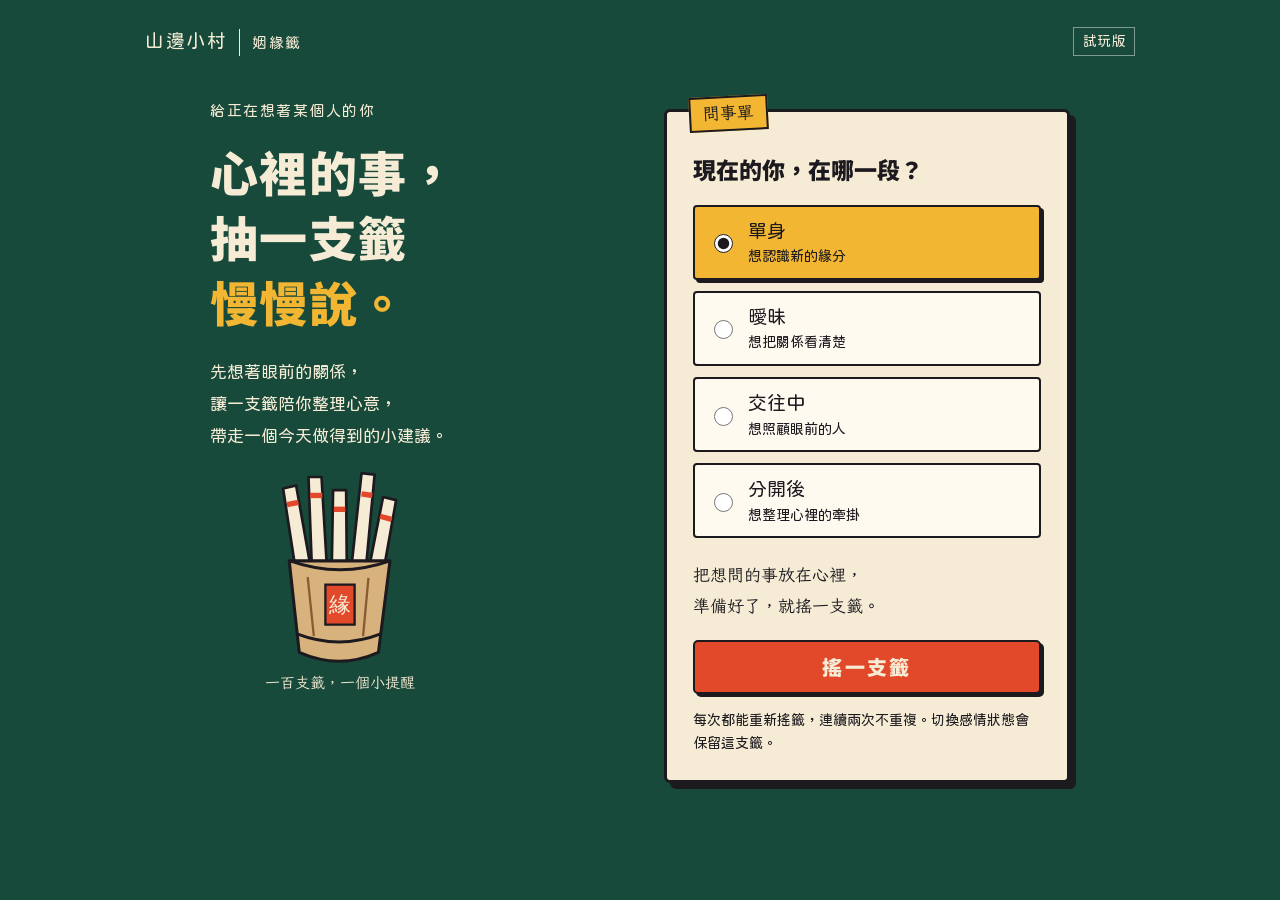
==== love/index.html @ 3e25e1fa "新增姻緣籤試玩與塔羅首頁入口" ====
<!doctype html>
<html lang="zh-Hant">
<head>
  <meta charset="utf-8">
  <meta name="viewport" content="width=device-width, initial-scale=1">
  <meta name="robots" content="noindex,nofollow">
  <title>山邊姻緣籤（試玩版）</title>
  <meta name="description" content="想著眼前的關係，搖一支姻緣籤，讀一段心意，帶走今天做得到的小建議。">
  <meta property="og:type" content="website">
  <meta property="og:title" content="山邊姻緣籤（試玩版）">
  <meta property="og:description" content="單身、曖昧、交往中或分開後，讓一支籤陪你整理心意。">
  <meta property="og:url" content="https://alvieforwork.github.io/tarot/love/">
  <link rel="preconnect" href="https://fonts.googleapis.com">
  <link rel="preconnect" href="https://fonts.gstatic.com" crossorigin>
  <link href="https://fonts.googleapis.com/css2?family=Huninn&family=LXGW+WenKai+TC&family=Noto+Sans+TC:wght@900&display=swap" rel="stylesheet">
  <link rel="stylesheet" href="style.css">
  <script type="module" src="app.js"></script>
</head>
<body>
  <header class="masthead"><a href="../" aria-label="回到山邊塔羅">山邊小村<span>姻緣籤</span></a><span class="preview-label">試玩版</span></header>
  <main>
    <section class="opening" aria-labelledby="title">
      <div class="introduction">
        <p class="eyebrow">給正在想著某個人的你</p>
        <h1 id="title">心裡的事，<br>抽一支籤<br><em>慢慢說。</em></h1>
        <p class="intro">先想著眼前的關係，<br>讓一支籤陪你整理心意，<br>帶走一個今天做得到的小建議。</p>
        <div class="bucket" id="bucket" aria-hidden="true">
          <svg viewBox="0 0 260 260" role="presentation">
            <g class="sticks" fill="#f6ecd6" stroke="#1c1a1f" stroke-width="3.5" stroke-linejoin="round">
              <path d="M75 151 56 28 73 24 95 148Z"/><path d="M94 147 89 13 106 13 114 147Z"/>
              <path d="M119 146 121 30 138 30 139 147Z"/><path d="M143 147 158 8 175 10 162 150Z"/>
              <path d="M164 150 186 39 203 43 183 155Z"/>
              <g stroke="#e2492b" stroke-width="7"><path d="m61 49 15-3"/><path d="M91 37h16"/><path d="M122 55h15"/><path d="m158 35 14 2"/><path d="m182 64 15 4"/></g>
            </g>
            <path d="m64 122 13 119q52 23 103 0l15-119Z" fill="#d7b27c" stroke="#1c1a1f" stroke-width="4" stroke-linejoin="round"/>
            <path d="M65 122q65 23 130 0M74 217q55 21 109 0" fill="none" stroke="#1c1a1f" stroke-width="4"/>
            <path d="m88 143 8 77m71-76-7 76" stroke="#8a5a33" stroke-width="3"/>
            <path d="M111 153h38v52h-38z" fill="#e2492b" stroke="#1c1a1f" stroke-width="3"/>
            <text x="130" y="188" text-anchor="middle" fill="#f6ecd6" font-size="29" font-family="serif">緣</text>
          </svg>
          <span class="bucket-note">一百支籤，一個小提醒</span>
        </div>
      </div>
      <div class="question paper">
        <span class="corner-label">問事單</span>
        <form id="draw-form">
          <fieldset><legend>現在的你，在哪一段？</legend>
            <div class="state-options">
              <label><input type="radio" name="state" value="single" checked><span>單身<small>想認識新的緣分</small></span></label>
              <label><input type="radio" name="state" value="ambiguous"><span>曖昧<small>想把關係看清楚</small></span></label>
              <label><input type="radio" name="state" value="inRelationship"><span>交往中<small>想照顧眼前的人</small></span></label>
              <label><input type="radio" name="state" value="separated"><span>分開後<small>想整理心裡的牽掛</small></span></label>
            </div>
          </fieldset>
          <p class="ritual">把想問的事放在心裡，<br>準備好了，就搖一支籤。</p>
          <button class="primary" type="submit" id="draw-button" disabled>籤筒準備中</button>
          <p class="draw-note" id="draw-note">每次都能重新搖籤，連續兩次不重複。切換感情狀態會保留這支籤。</p>
        </form>
        <p class="error" id="load-error" role="alert" hidden></p>
        <p class="status" id="draw-status" role="status" aria-live="polite"></p>
      </div>
    </section>
    <section id="result" class="paper result" aria-labelledby="result-title" hidden tabindex="-1">
      <div class="result-heading"><span id="result-mode"></span><span id="stick-grade" class="stamp"></span></div>
      <p class="stick-number" id="stick-number"></p>
      <h2 id="result-title"></h2>
      <div class="poem" id="poem"></div>
      <p class="source" id="poem-source"></p>
      <div class="reading-block"><h3>這支籤想說的事</h3><p id="answer" class="answer"></p><p id="interpretation"></p></div>
      <div class="reading-block context"><p class="context-label" id="context-label"></p><h3 id="context-answer"></h3><p id="context-reading"></p></div>
      <div class="action"><span>今天的一小步</span><p id="context-action"></p></div>
      <p class="switch-note">想換個角度讀？可以回到上方切換感情狀態，籤號會保留。</p>
      <div class="result-actions"><button type="submit" form="draw-form" class="primary" id="redraw-button" disabled>再搖一支籤</button><button type="button" class="secondary" id="back-to-form">換個感情狀態</button></div>
    </section>
  </main>
</body>
</html>
---- love/style.css ----
:root{--ink:#1c1a1f;--paper:#f6ecd6;--paper2:#eadcbd;--green:#184a3b;--red:#e2492b;--yellow:#f2b632;--ui:'Huninn',system-ui,sans-serif;--hand:'LXGW WenKai TC',serif;--display:'Noto Sans TC',system-ui,sans-serif;color-scheme:light}
*{box-sizing:border-box}body{margin:0;background:var(--green);color:var(--ink);font:17px/1.8 var(--ui);-webkit-font-smoothing:antialiased}[hidden]{display:none!important}button,input{font:inherit;color:inherit}button,a,label,summary{-webkit-tap-highlight-color:transparent}button{cursor:pointer}button:disabled{cursor:wait;opacity:.65}a{color:inherit;text-underline-offset:4px}button:focus-visible,a:focus-visible,input:focus-visible,summary:focus-visible{outline:3px solid var(--yellow);outline-offset:5px}input:focus-visible{outline-color:var(--red)}
.masthead{max-width:1050px;margin:0 auto;padding:24px 30px;display:flex;align-items:center;justify-content:space-between;gap:16px;color:var(--paper)}.masthead a{text-decoration:none;font-size:19px;letter-spacing:.08em}.masthead a span{display:inline-block;border-left:1px solid var(--paper);margin-left:12px;padding-left:12px;font-size:15px}.preview-label{font-size:14px;border:1px solid #ffffff70;padding:1px 9px;white-space:nowrap}main{max-width:920px;margin:0 auto;padding:15px 30px 30px}.opening{display:grid;grid-template-columns:1fr 1fr;gap:48px;align-items:start}.introduction{color:var(--paper)}.eyebrow{font-size:15px;letter-spacing:.1em;margin:0 0 15px}h1{font:900 48px/1.35 var(--display);letter-spacing:.03em;margin:0}h1 em{font-style:normal;color:var(--yellow)}.intro{margin:22px 0 8px;line-height:1.9}.bucket{max-width:200px;margin:15px 0 0 30px;transform-origin:50% 75%}.bucket svg{width:100%;display:block}.bucket-note{font:15px var(--hand);display:block;text-align:center;margin-top:6px}.paper{background:var(--paper);border:3px solid var(--ink);border-radius:6px;box-shadow:6px 6px 0 var(--ink)}.question{position:relative;padding:40px 26px 24px;margin-top:12px}.corner-label{position:absolute;left:22px;top:-16px;background:var(--yellow);border:2px solid var(--ink);padding:0 12px;font-family:var(--hand);transform:rotate(-3deg)}fieldset{border:0;padding:0;margin:0;min-width:0}legend{font:900 23px/1.5 var(--display);padding:0;margin-bottom:18px}.state-options{display:grid;gap:11px}.state-options label{display:flex;align-items:center;gap:12px;border:2px solid var(--ink);background:#fffaf0;padding:11px 14px;border-radius:4px;cursor:pointer;line-height:1.4}.state-options label:has(input:checked){background:var(--yellow);box-shadow:3px 3px 0 var(--ink)}.state-options input{accent-color:var(--ink);width:19px;height:19px;flex-shrink:0}.state-options span{font-size:19px}.state-options small{display:block;font-size:14px;margin-top:3px}.ritual{margin:22px 0 18px;font-family:var(--hand);line-height:1.8}.primary,.secondary{display:inline-flex;align-items:center;justify-content:center;min-height:48px;padding:9px 16px;border:2px solid var(--ink);border-radius:5px;box-shadow:3px 3px 0 var(--ink);line-height:1.4}.primary{background:var(--red);color:var(--paper);font-family:var(--display);font-weight:900}#draw-button{width:100%;min-height:54px;font-size:20px;letter-spacing:.12em}.primary:active,.secondary:active{transform:translate(3px,3px);box-shadow:none}.secondary{background:#fffaf0;font-size:15px}.draw-note,.status{font-size:14px;line-height:1.7;margin:15px 0 0}.status:empty{display:none}.error{color:#a62419;font-size:15px}.result{max-width:680px;margin:60px auto 0;padding:28px 40px 32px;scroll-margin-top:20px;outline:none}.result-heading{display:flex;justify-content:space-between;gap:16px;align-items:center;font-size:14px}.stamp{font:900 20px var(--hand);color:#a92e1e;border:2px solid #a92e1e;padding:4px 8px;transform:rotate(5deg);text-align:center;max-width:150px}.stick-number{font-family:var(--hand);margin:20px 0 2px;color:#7f3524}h2{font:900 32px/1.4 var(--display);margin:0 0 24px}.poem{font:24px/1.9 var(--hand);text-align:center;padding:20px 4px;border-block:1px solid #bdb096;letter-spacing:.06em}.poem p{margin:0}.source{font-size:13px;line-height:1.7;color:#5e574c}.result .source{text-align:center}.reading-block{margin-top:28px}.reading-block h3{font-size:16px;margin:0 0 10px}.reading-block p{margin:0 0 12px}.reading-block .answer{font:900 21px/1.65 var(--display)}.context{border-top:2px dashed #bdb096;padding-top:24px}.context-label{font-family:var(--hand);color:#7f3524;font-size:16px}.context h3{font:900 21px/1.65 var(--display)}.action{background:var(--yellow);border:2px solid var(--ink);border-radius:3px;padding:18px 20px;margin:24px 0}.action span{font:900 16px var(--display)}.action p{margin:8px 0 0}.switch-note{font-size:14px;color:#5e574c}.result-actions{display:flex;flex-wrap:wrap;gap:14px;margin-top:22px}.shaking{animation:shake .18s ease-in-out infinite alternate}@keyframes shake{from{transform:rotate(-7deg)}to{transform:rotate(7deg)}}
@media(max-width:680px){.masthead{padding:20px}.masthead a{font-size:17px}.masthead a span{font-size:14px;margin-left:8px;padding-left:8px}main{padding:8px 20px 25px}.opening{grid-template-columns:1fr;gap:24px}.introduction{position:relative;padding-right:95px;min-height:245px}h1{font-size:36px}.eyebrow{font-size:14px;letter-spacing:.03em;white-space:nowrap}.intro{font-size:15px;margin-top:15px}.bucket{position:absolute;right:-3px;bottom:8px;width:110px;margin:0}.bucket-note{font-size:13px;line-height:1.5;margin-top:0}.question{padding:34px 20px 22px;margin-top:8px}legend{font-size:22px}.state-options{grid-template-columns:1fr 1fr;gap:10px}.state-options label{gap:7px;padding:12px 8px}.state-options span{font-size:17px}.state-options small{font-size:13px;line-height:1.6}.state-options input{width:16px;height:16px;margin:0}.result{padding:22px;margin-top:36px}h2{font-size:28px}.poem{font-size:22px}.reading-block .answer,.context h3{font-size:20px}.action{padding:16px}.review{padding:17px;margin-top:30px}.catalog{grid-template-columns:repeat(5,minmax(0,1fr));gap:8px}.catalog button{min-height:44px}.preview-label{font-size:12px}.stamp{font-size:18px;max-width:125px}.review-controls .primary{flex:1}.review-nav{gap:8px}.review-nav button{padding:9px 12px}}
@media(max-width:360px){main{padding-inline:14px}.masthead{padding-inline:14px}.state-options{grid-template-columns:1fr}.introduction{padding-right:85px}.bucket{width:95px}.eyebrow{font-size:13px}.result{padding:18px}.reading-block .answer,.context h3{font-size:19px}}
@media(prefers-reduced-motion:reduce){*,*:before,*:after{animation:none!important;transition:none!important;scroll-behavior:auto!important}}
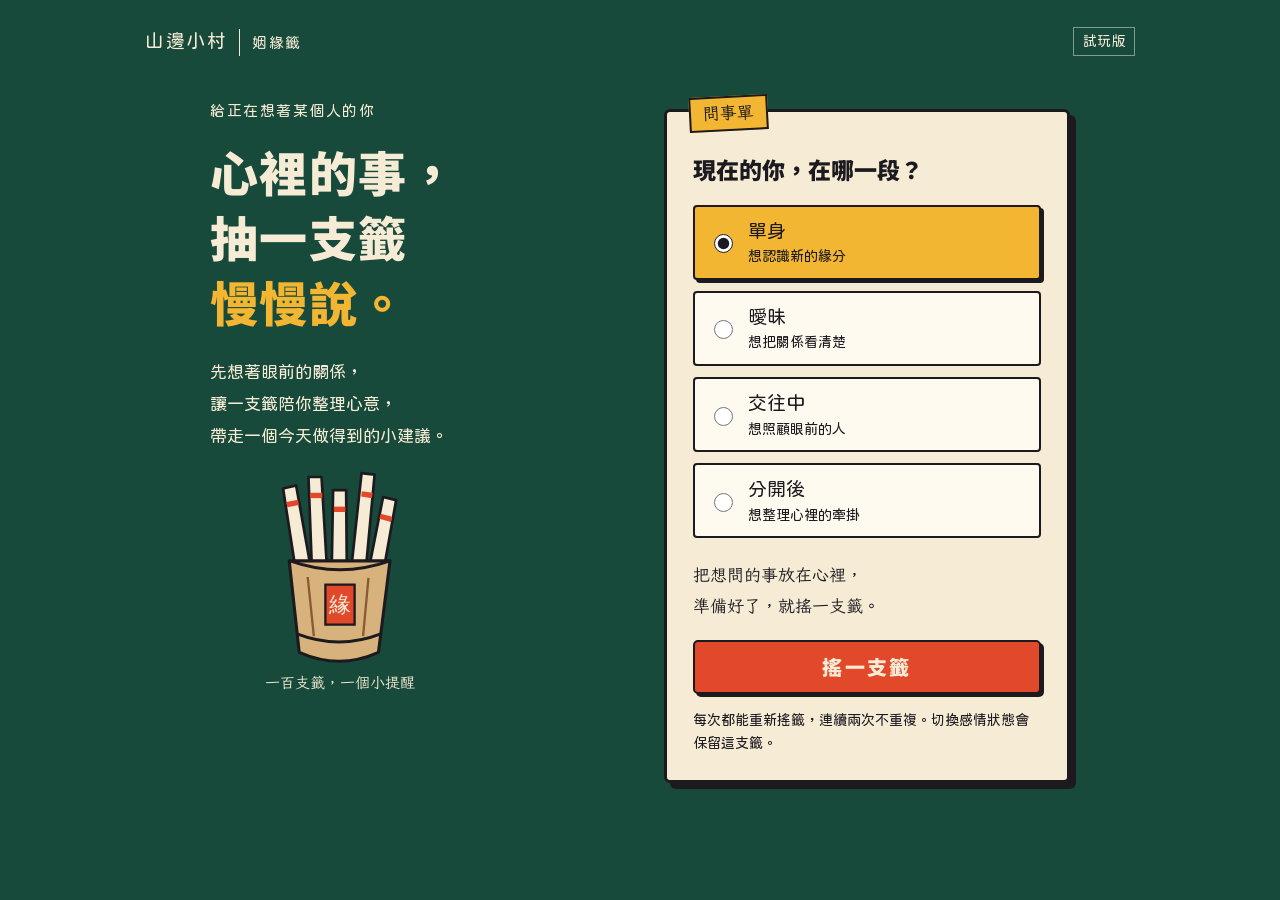
==== commit 4c807b45: "重寫全部姻緣籤解讀，補上明確判斷與具體做法" ====
--- a/love/index.html
+++ b/love/index.html
@@ -14,7 +14,7 @@
   <link rel="preconnect" href="https://fonts.gstatic.com" crossorigin>
   <link href="https://fonts.googleapis.com/css2?family=Huninn&family=LXGW+WenKai+TC&family=Noto+Sans+TC:wght@900&display=swap" rel="stylesheet">
   <link rel="stylesheet" href="style.css">
-  <script type="module" src="app.js"></script>
+  <script type="module" src="app.js?v=20261123-plain"></script>
 </head>
 <body>
   <header class="masthead"><a href="../" aria-label="回到山邊塔羅">山邊小村<span>姻緣籤</span></a><span class="preview-label">試玩版</span></header>
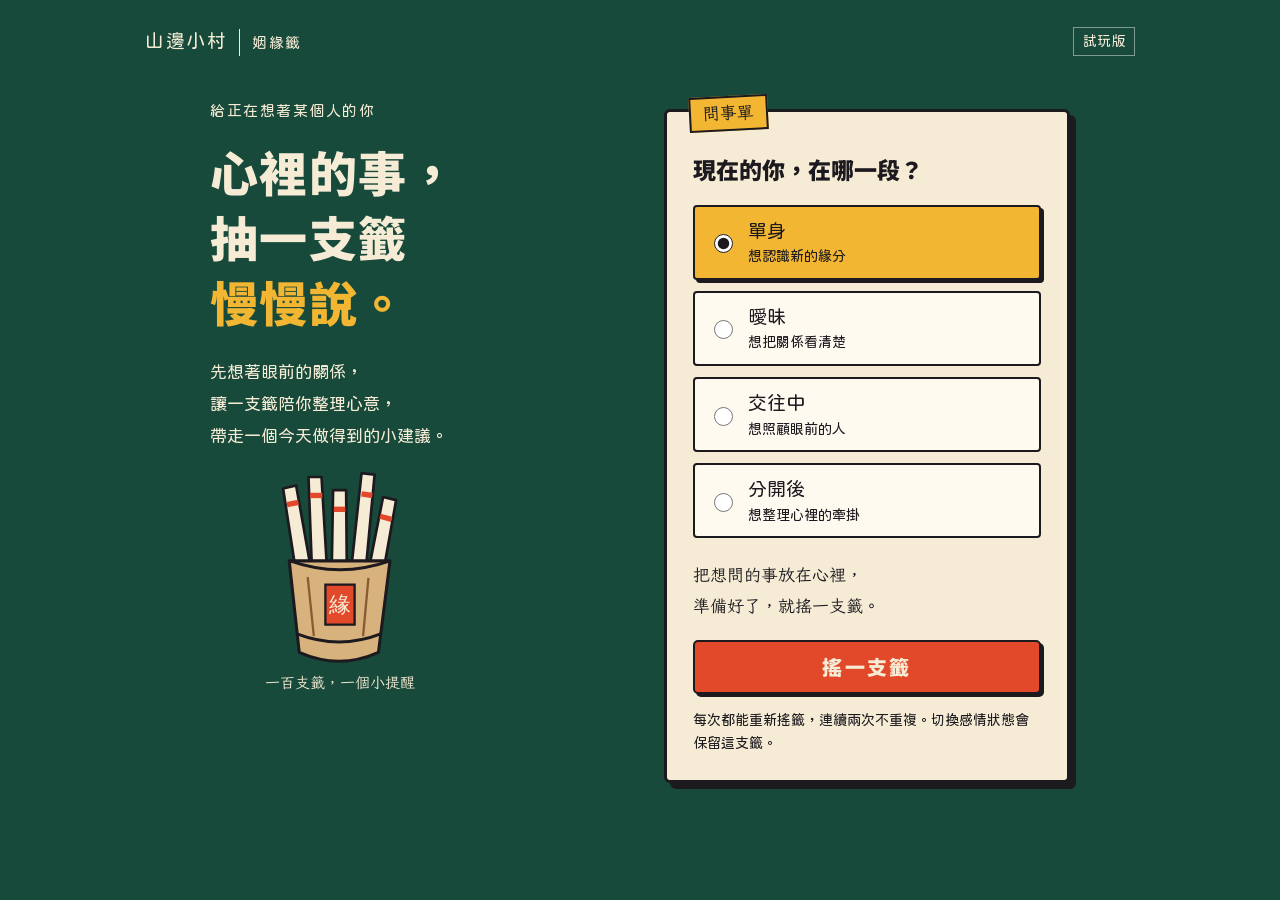
==== commit 0005bcbd: "依詩句重整姻緣籤，補上白話說明與連貫解讀" ====
--- a/love/index.html
+++ b/love/index.html
@@ -14,7 +14,7 @@
   <link rel="preconnect" href="https://fonts.gstatic.com" crossorigin>
   <link href="https://fonts.googleapis.com/css2?family=Huninn&family=LXGW+WenKai+TC&family=Noto+Sans+TC:wght@900&display=swap" rel="stylesheet">
   <link rel="stylesheet" href="style.css">
-  <script type="module" src="app.js?v=20261123-plain"></script>
+  <script type="module" src="app.js?v=20261123-poem2"></script>
 </head>
 <body>
   <header class="masthead"><a href="../" aria-label="回到山邊塔羅">山邊小村<span>姻緣籤</span></a><span class="preview-label">試玩版</span></header>
@@ -66,9 +66,10 @@
       <h2 id="result-title"></h2>
       <div class="poem" id="poem"></div>
       <p class="source" id="poem-source"></p>
-      <div class="reading-block"><h3>這支籤想說的事</h3><p id="answer" class="answer"></p><p id="interpretation"></p></div>
+      <div class="reading-block"><h3>籤詩白話</h3><p id="poem-meaning"></p></div>
+      <div class="reading-block"><h3>這支籤的意思</h3><p id="answer" class="answer"></p><p id="interpretation"></p></div>
       <div class="reading-block context"><p class="context-label" id="context-label"></p><h3 id="context-answer"></h3><p id="context-reading"></p></div>
-      <div class="action"><span>今天的一小步</span><p id="context-action"></p></div>
+      <div class="action"><span>可以先這樣做</span><p id="context-action"></p></div>
       <p class="switch-note">想換個角度讀？可以回到上方切換感情狀態，籤號會保留。</p>
       <div class="result-actions"><button type="submit" form="draw-form" class="primary" id="redraw-button" disabled>再搖一支籤</button><button type="button" class="secondary" id="back-to-form">換個感情狀態</button></div>
     </section>
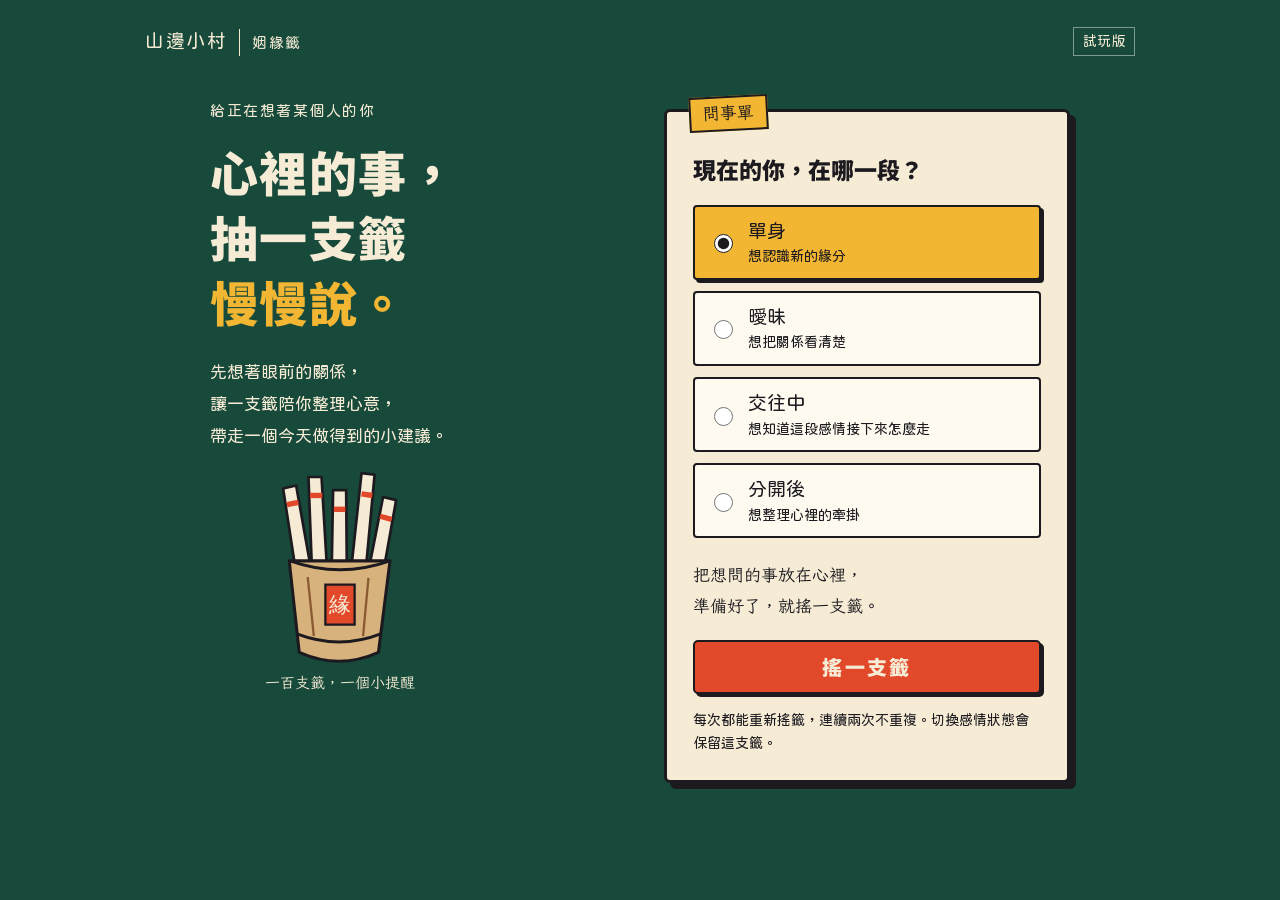
==== commit 774593cc: "調整交往中入口文案" ====
--- a/love/index.html
+++ b/love/index.html
@@ -48,7 +48,7 @@
             <div class="state-options">
               <label><input type="radio" name="state" value="single" checked><span>單身<small>想認識新的緣分</small></span></label>
               <label><input type="radio" name="state" value="ambiguous"><span>曖昧<small>想把關係看清楚</small></span></label>
-              <label><input type="radio" name="state" value="inRelationship"><span>交往中<small>想照顧眼前的人</small></span></label>
+              <label><input type="radio" name="state" value="inRelationship"><span>交往中<small>想知道這段感情接下來怎麼走</small></span></label>
               <label><input type="radio" name="state" value="separated"><span>分開後<small>想整理心裡的牽掛</small></span></label>
             </div>
           </fieldset>
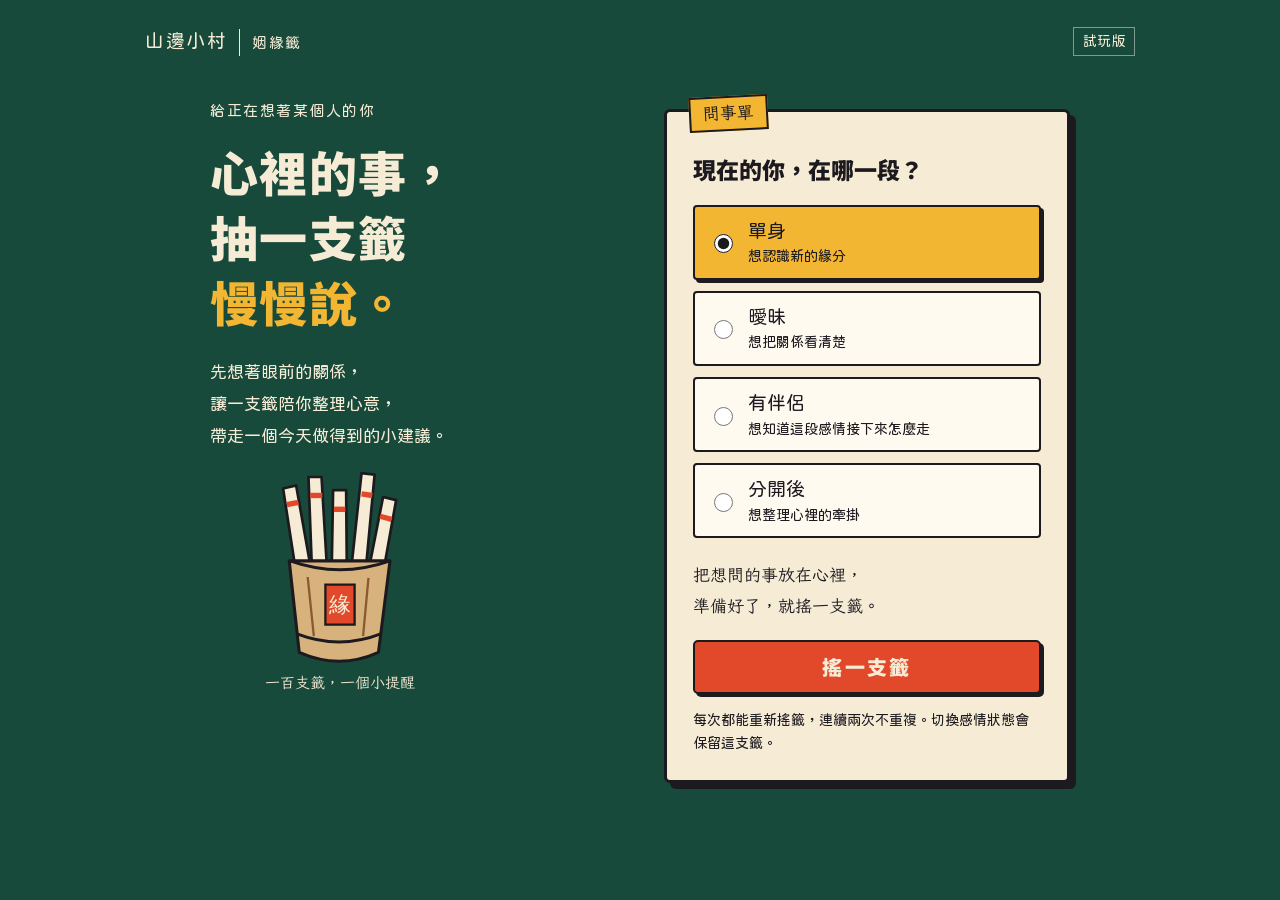
==== commit 7bacb126: "將感情狀態改為有伴侶並補足婚姻適用文案" ====
--- a/love/index.html
+++ b/love/index.html
@@ -48,7 +48,7 @@
             <div class="state-options">
               <label><input type="radio" name="state" value="single" checked><span>單身<small>想認識新的緣分</small></span></label>
               <label><input type="radio" name="state" value="ambiguous"><span>曖昧<small>想把關係看清楚</small></span></label>
-              <label><input type="radio" name="state" value="inRelationship"><span>交往中<small>想知道這段感情接下來怎麼走</small></span></label>
+              <label><input type="radio" name="state" value="inRelationship"><span>有伴侶<small>想知道這段感情接下來怎麼走</small></span></label>
               <label><input type="radio" name="state" value="separated"><span>分開後<small>想整理心裡的牽掛</small></span></label>
             </div>
           </fieldset>
